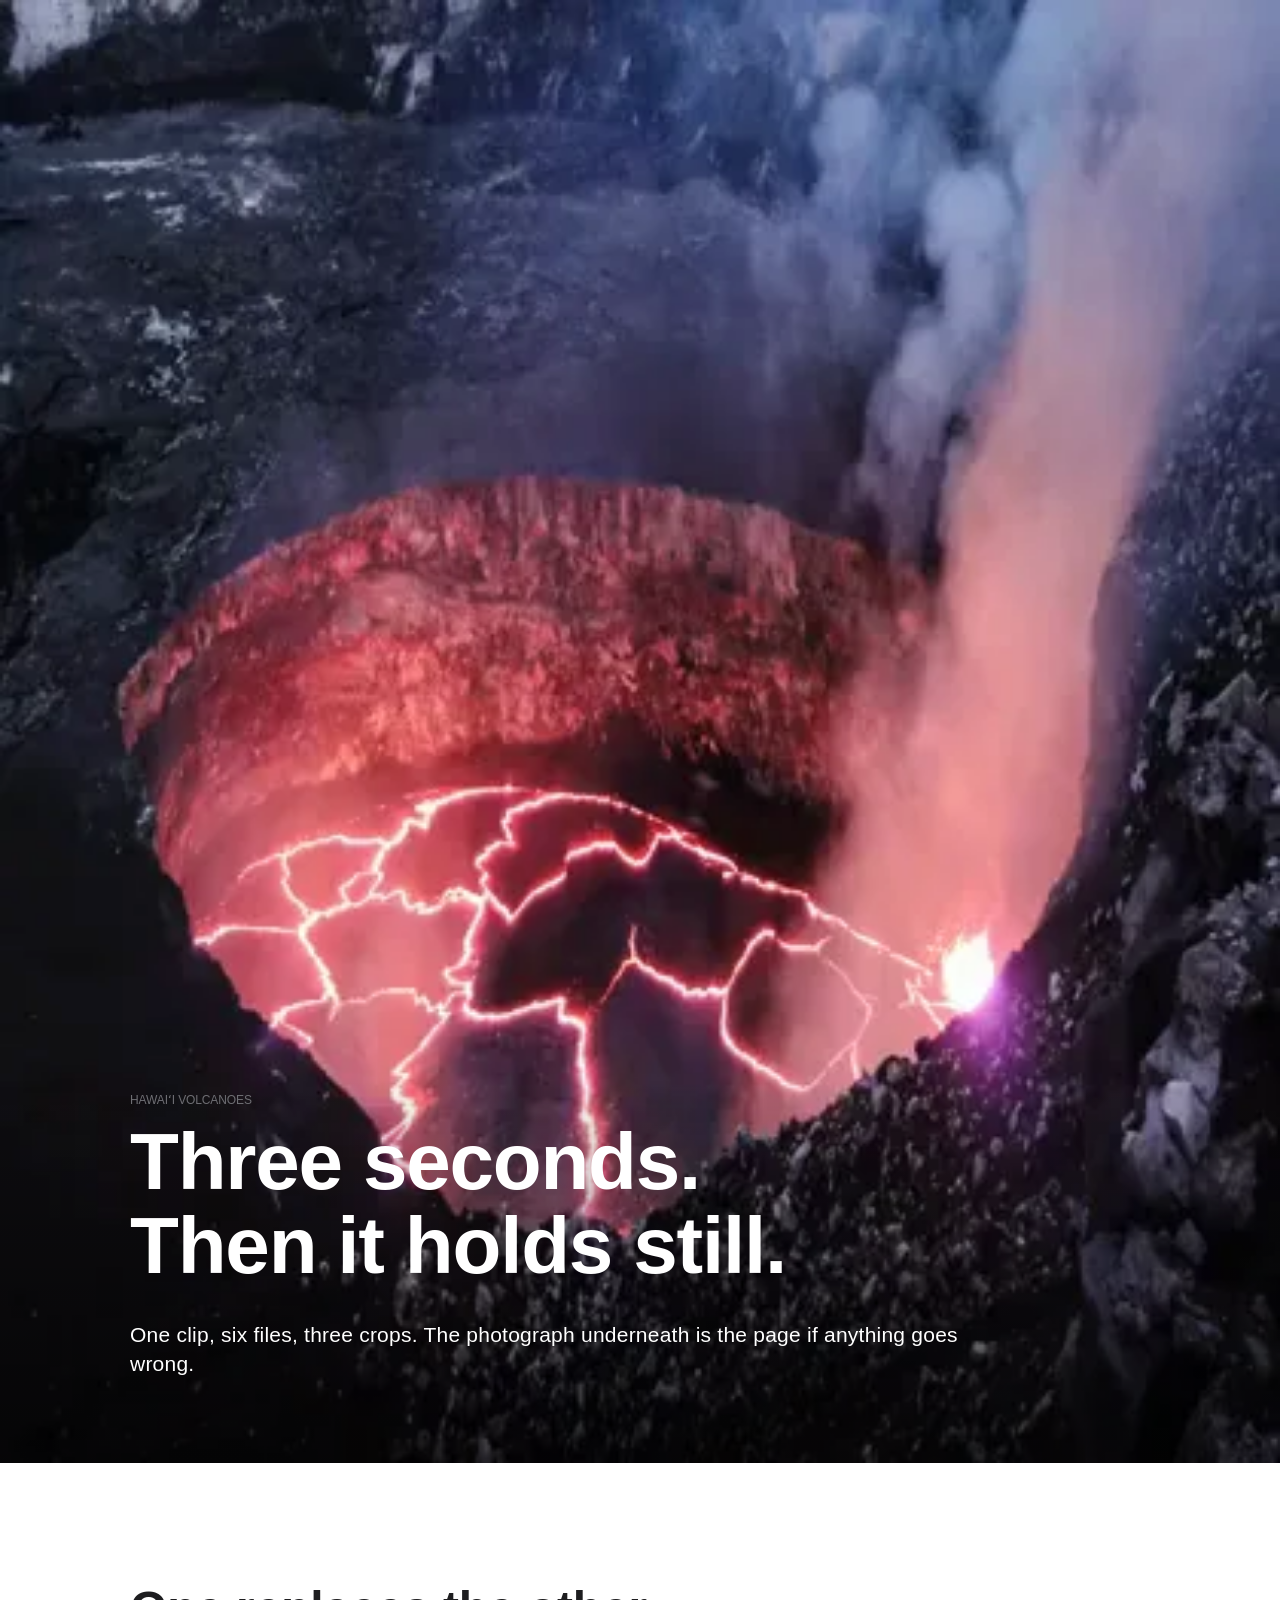
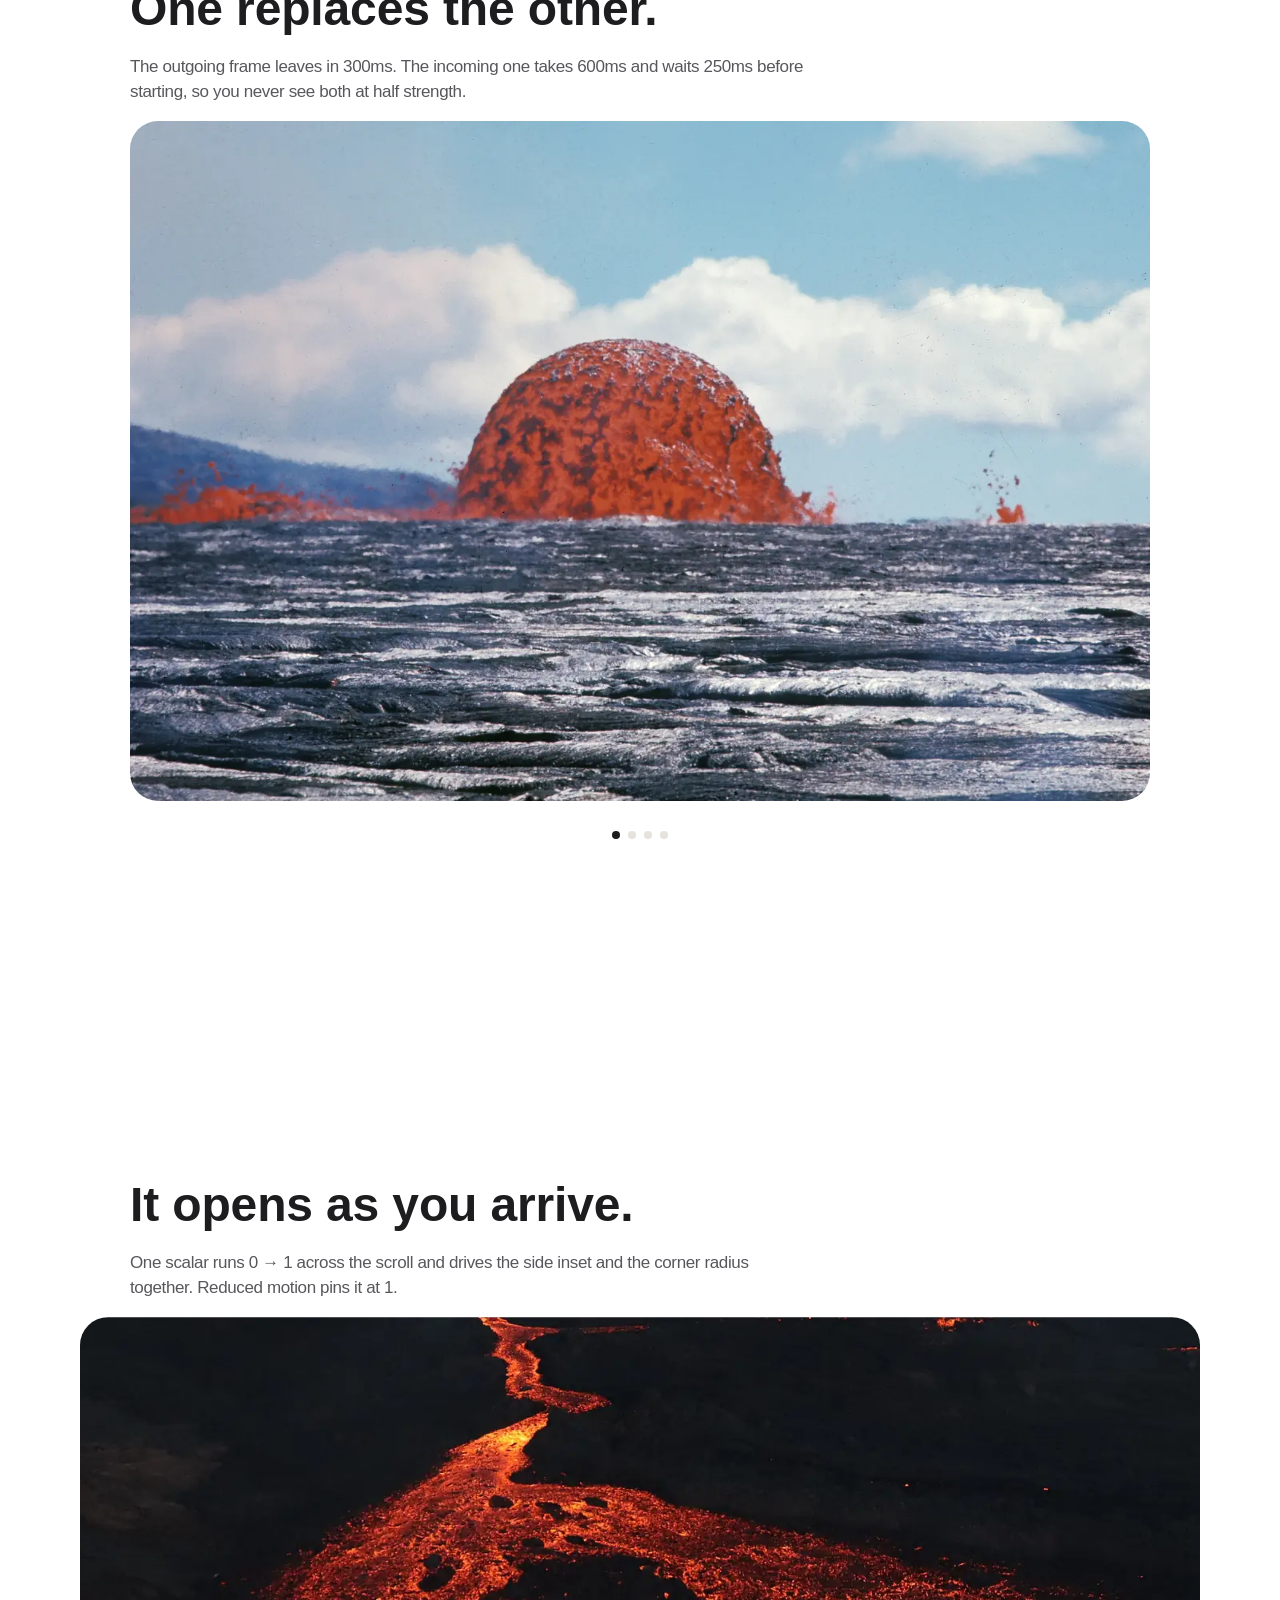
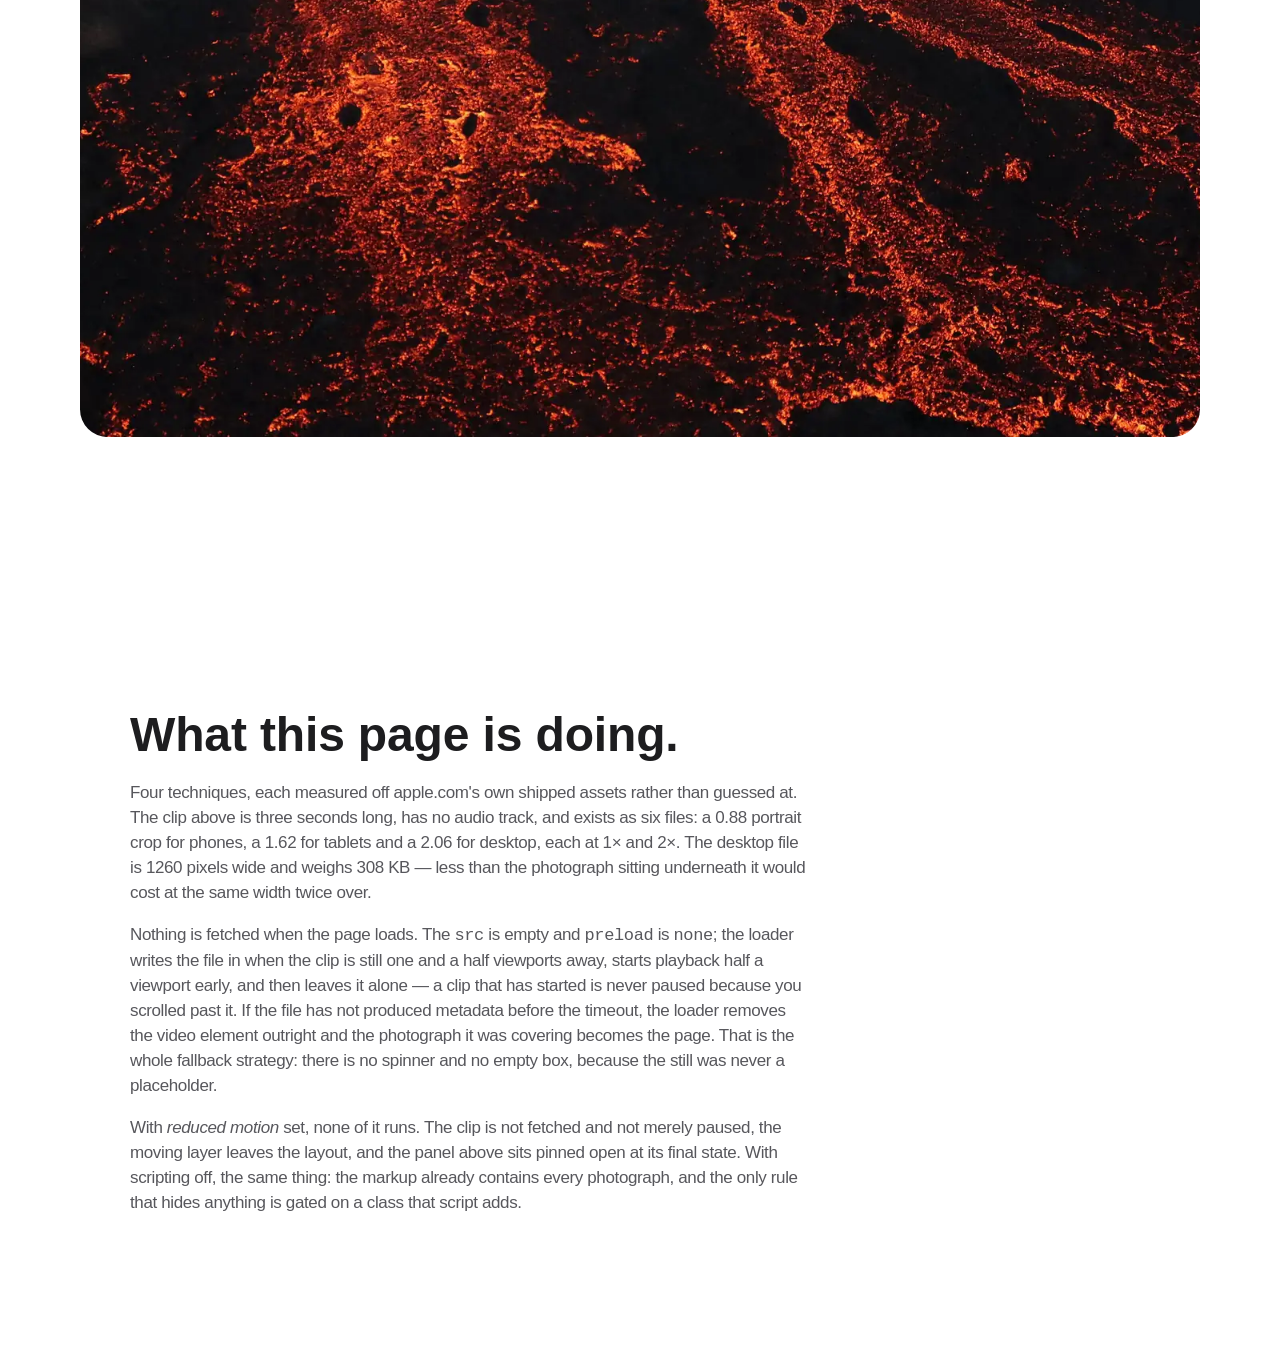
==== example/motion/index.html @ 22eb8467 "feat: moving pictures, measured — and the audit catches a page of stills The skill described motion " ====
<!doctype html>
<html lang="en"><head><meta charset="utf-8">
<meta name="viewport" content="width=device-width, initial-scale=1">
<title>Kilauea &middot; moving pictures</title>
<!--
  The four techniques in references/media.md, each on real public-domain
  footage: the four-layer clip stack, the asymmetric crossfade, the clip-path
  open, and the staggered reveal. Clips built with tools/make-clip.sh from the
  photographs in ../media — see ../CREDITS.md.

  Everything here resolves to something visible with JS off and with
  reduced-motion on. Run test/media.mjs against it.
-->
<style>
:root {
  --ink:#1d1d1f; --ink-secondary:#57575c; --ink-muted:#6e6e73;
  --surface:#ffffff; --surface-alt:#f5f3f0; --hairline:#e6e2dc;
  --accent:#9c4a1a; --on-accent:#fff;
  --radius-card:28px; --radius-tile:12px;
  --ease-standard:cubic-bezier(.4,0,.6,1); --ease-out-soft:cubic-bezier(0,0,.5,1);
  --ease-product:cubic-bezier(.42,0,.1,1);

  --t-hero-size:80px;  --t-hero-line:1.05;  --t-hero-track:-0.015em;
  --t-head-size:48px;  --t-head-line:1.0834933333; --t-head-track:-0.003em;
  --t-intro-size:21px; --t-intro-line:1.381002381;  --t-intro-track:0.011em;
  --t-body-size:17px;  --t-body-line:1.4705882353;  --t-body-track:-0.022em;
  --t-cap-size:12px;   --t-cap-line:1.3333733333;   --t-cap-track:-0.01em;

  /* the shipped StaggeredFadeIn tokens, unchanged */
  --staggered-delay:0.15s; --staggered-opacity-duration:0.9s;
  --staggered-translate-y:30px; --staggered-translate-y-duration:0.7s;

  /* the shipped crossfade: out fast, in slow, with a hold between them */
  --fade-out:300ms; --fade-out-delay:0ms;
  --fade-in:600ms;  --fade-in-delay:250ms;
}
*{box-sizing:border-box}
body{margin:0;background:var(--surface);color:var(--ink);
  font-family:-apple-system,BlinkMacSystemFont,"Segoe UI",Roboto,sans-serif}
.col{max-width:1068px;margin:0 auto;padding-inline:24px}
section{padding-block:120px}
h1,h2{margin:0 0 .4em;font-weight:600}
h1{font-size:var(--t-hero-size);line-height:var(--t-hero-line);letter-spacing:var(--t-hero-track)}
h2{font-size:var(--t-head-size);line-height:var(--t-head-line);letter-spacing:var(--t-head-track)}
p{font-size:var(--t-body-size);line-height:var(--t-body-line);letter-spacing:var(--t-body-track);
  color:var(--ink-secondary);max-width:40em}
.intro{font-size:var(--t-intro-size);line-height:var(--t-intro-line);letter-spacing:var(--t-intro-track)}
.cap{font-size:var(--t-cap-size);line-height:var(--t-cap-line);letter-spacing:var(--t-cap-track);
  color:var(--ink-muted);text-transform:uppercase}

/* ---- 1. the four-layer stack: every layer in the same grid cell -------- */
.video-element-stack{display:grid;isolation:isolate}
.positioned-media-element{grid-area:1/1;width:100%;height:100%}
.positioned-media-element img,.positioned-media-element video{
  display:block;width:100%;height:100%;object-fit:cover}
.start-frame{z-index:1}
video.media{z-index:2;opacity:0;transition:opacity 400ms var(--ease-out-soft)}
video.media.is-playing{opacity:1}          /* the still shows until a frame exists */

.hero{position:relative;color:#fff;background:#1a1512;overflow:hidden}
.hero .video-element-stack{min-height:min(84vh,760px)}
.hero .copy{position:absolute;inset:auto 0 0 0;padding:0 0 64px;
  background:linear-gradient(transparent,rgba(0,0,0,.55))}
.hero h1,.hero .intro{color:#fff}

/* reduced motion and no-JS: drop the moving layer, keep the photograph */
html.no-js video.media,
html.reduced-motion video.media{display:none}

/* ---- 2. the asymmetric crossfade -------------------------------------- */
.frames{display:grid;border-radius:var(--radius-card);overflow:hidden;background:var(--surface-alt)}
.frame{grid-area:1/1;opacity:1;
  transition:opacity var(--fade-out) ease-in-out var(--fade-out-delay),
             display var(--fade-in) ease-in-out var(--fade-in-delay);
  transition-behavior:allow-discrete}
.frame img{display:block;width:100%;height:100%;object-fit:cover;aspect-ratio:3/2}
.frame[hidden]{display:none;opacity:0}
.frame[data-current]{opacity:1;
  transition:opacity var(--fade-in) ease-in-out var(--fade-in-delay);
  transition-behavior:allow-discrete}   /* the shorthand above resets it */
.dots{display:flex;gap:8px;justify-content:center;margin-top:24px;padding:0;list-style:none}
.dots button{width:8px;height:8px;padding:0;border:0;border-radius:50%;
  background:var(--hairline);cursor:pointer;transition:background 100ms var(--ease-standard)}
.dots button[aria-current="true"]{background:var(--ink)}
:where(a,button):focus-visible{outline:2px solid var(--accent);outline-offset:3px}

/* ---- 3. the clip-path open: one scalar drives inset and radius --------- */
.open-panel{--open:0;
  clip-path:inset(0 calc((1 - var(--open)) * 6.25vw)
            round calc((1 - var(--open)) * var(--radius-card)))}
.open-panel img{display:block;width:100%;aspect-ratio:16/9;object-fit:cover}
/* loud, quiet, loud: the sections are deliberately not the same height */
.open-section{padding-block:200px}
.read-section{padding-block:72px}
@media (prefers-reduced-motion:reduce){.open-panel{--open:1}}

/* ---- 4. the staggered reveal ------------------------------------------ */
.grid{display:grid;gap:24px;grid-template-columns:repeat(auto-fit,minmax(240px,1fr));
  margin-top:48px;padding:0;list-style:none}
.grid li{border-radius:var(--radius-tile);overflow:hidden;background:var(--surface-alt)}
.grid img{display:block;width:100%;aspect-ratio:3/2;object-fit:cover}
.grid figcaption{padding:16px 20px 20px}
html.enhance-xp [data-staggered-item]{opacity:0;
  translate:0 var(--staggered-translate-y);
  transition:opacity var(--staggered-opacity-duration) var(--ease-out-soft)
               calc(min(var(--i),6) * var(--staggered-delay)),
             translate var(--staggered-translate-y-duration) var(--ease-out-soft)
               calc(min(var(--i),6) * var(--staggered-delay))}
html.enhance-xp [data-staggered].is-in [data-staggered-item]{opacity:1;translate:none}

@media (max-width:734px){
  :root{--t-hero-size:40px;--t-head-size:32px;--t-intro-size:19px}
  section{padding-block:80px}
}
@media (prefers-reduced-motion:reduce){
  *,*::before,*::after{animation-duration:1ms!important;transition-duration:1ms!important}
}
</style>
</head>
<body>

<header class="hero">
  <!-- The name is on the stack, not on the video: a clip is a picture that
       moves, so it gets one description for the whole thing. -->
  <div class="video-element-stack" role="img"
       aria-label="Lava fountains at Kilauea's summit crater at night, the glow pushing steam up through the dark">
    <video class="positioned-media-element media" preload="none" muted playsinline
           data-basepath="../media/summit/" data-ladder="small,medium,large"></video>
    <picture class="positioned-media-element start-frame">
      <source media="(min-width:780px)" srcset="../media/summit/start-large.webp">
      <source media="(min-width:570px)" srcset="../media/summit/start-medium.webp">
      <img src="../media/summit/start-small.webp" alt="" width="420" height="480">
    </picture>
  </div>
  <div class="copy"><div class="col">
    <p class="cap">Hawai&#699;i Volcanoes</p>
    <h1>Three seconds.<br>Then it holds still.</h1>
    <p class="intro">One clip, six files, three crops. The photograph underneath
      is the page if anything goes wrong.</p>
  </div></div>
</header>

<section class="col">
  <h2>One replaces the other.</h2>
  <p>The outgoing frame leaves in 300ms. The incoming one takes 600ms and waits
    250ms before starting, so you never see both at half strength.</p>
  <div class="frames" data-crossfade>
    <div class="frame" data-current><img src="../media/slide-fountain.webp" alt="A lava fountain breaking the surface of the crater floor"></div>
    <div class="frame" hidden><img src="../media/slide-curtain.webp" alt="A curtain of fire along a fissure vent"></div>
    <div class="frame" hidden><img src="../media/slide-vent.webp" alt="Steam and gas rising from an active vent"></div>
    <div class="frame" hidden><img src="../media/slide-sea.webp" alt="A lava flow entering the sea in a cloud of steam"></div>
  </div>
  <ul class="dots" data-crossfade-nav></ul>
</section>

<section class="open-section">
  <div class="col"><h2>It opens as you arrive.</h2>
    <p>One scalar runs 0&nbsp;&rarr;&nbsp;1 across the scroll and drives the side
      inset and the corner radius together. Reduced motion pins it at 1.</p></div>
  <div class="open-panel" data-open-panel>
    <img src="../media/band-2400.webp" alt="The caldera rim at dawn, steam along its length">
  </div>
</section>

<section class="col read-section">
  <h2>What this page is doing.</h2>
  <p>Four techniques, each measured off apple.com's own shipped assets rather
    than guessed at. The clip above is three seconds long, has no audio track,
    and exists as six files: a 0.88 portrait crop for phones, a 1.62 for
    tablets and a 2.06 for desktop, each at 1&times; and 2&times;. The desktop
    file is 1260&nbsp;pixels wide and weighs 308&nbsp;KB &mdash; less than the
    photograph sitting underneath it would cost at the same width twice over.</p>
  <p>Nothing is fetched when the page loads. The <code>src</code> is empty and
    <code>preload</code> is <code>none</code>; the loader writes the file in
    when the clip is still one and a half viewports away, starts playback half
    a viewport early, and then leaves it alone &mdash; a clip that has started
    is never paused because you scrolled past it. If the file has not produced
    metadata before the timeout, the loader removes the video element outright
    and the photograph it was covering becomes the page. That is the whole
    fallback strategy: there is no spinner and no empty box, because the still
    was never a placeholder.</p>
  <p>With <em>reduced motion</em> set, none of it runs. The clip is not fetched
    and not merely paused, the moving layer leaves the layout, and the panel
    above sits pinned open at its final state. With scripting off, the same
    thing: the markup already contains every photograph, and the only rule that
    hides anything is gated on a class that script adds.</p>
</section>

<section class="col">
  <h2>Dealt out, not flashed in.</h2>
  <p>150ms per item, a 0.9s fade over a 0.7s 30px rise. The fade outlasts the
    move, so each tile has arrived before it finishes settling.</p>
  <ul class="grid" data-staggered>
    <li data-staggered-item style="--i:0"><figure style="margin:0">
      <img src="../media/card-summit.webp" alt="The summit caldera from the north rim">
      <figcaption><p class="cap">Summit</p><p>Halema&#699;uma&#699;u, after the collapse.</p></figcaption></figure></li>
    <li data-staggered-item style="--i:1"><figure style="margin:0">
      <img src="../media/card-rift.webp" alt="The east rift zone cutting through forest">
      <figcaption><p class="cap">East rift</p><p>Where the ground opened in 2018.</p></figcaption></figure></li>
    <li data-staggered-item style="--i:2"><figure style="margin:0">
      <img src="../media/card-sample.webp" alt="A geologist taking a molten sample from a flow">
      <figcaption><p class="cap">Fieldwork</p><p>A sample, taken at 1150&nbsp;&deg;C.</p></figcaption></figure></li>
  </ul>
</section>

<script>
// Everything below is an enhancement. The page is complete without it: the
// stills are in the markup, the panel is open at --open:0 as a rounded card,
// and the grid is visible because the hiding rule is gated on .enhance-xp.
const reduced = matchMedia("(prefers-reduced-motion: reduce)");
if (reduced.matches) document.documentElement.classList.add("reduced-motion");
else document.documentElement.classList.add("enhance-xp");

// --- 1. the clip: breakpoint ladder, lazy, plays early, never pauses on exit
const MEDIA_BP = { small: 0, medium: 570, large: 780, xlarge: 1280 };
// A component ships whatever crops it has; this one stops at large, so the
// xlarge breakpoint maps back down to it rather than asking for a file that
// does not exist. Apple's own breakpoint map does the same.
const pick = (have) => {
  let name = "small";
  for (const [k, v] of Object.entries(MEDIA_BP)) if (innerWidth >= v && have.includes(k)) name = k;
  return name + (devicePixelRatio > 1 ? "_2x" : "");
};

for (const v of document.querySelectorAll("video[data-basepath]")) {
  if (reduced.matches) continue;                       // a still, not a paused clip
  const stack = v.closest(".video-element-stack");
  const have = (v.dataset.ladder || "small,medium,large").split(",");

  new IntersectionObserver(([e], io) => {              // download: ~1.5 viewports early
    if (!e.isIntersecting) return;
    io.disconnect();
    v.src = v.dataset.basepath + pick(have) + ".mp4";
    // slow network keeps the photograph: give up and remove the element, as
    // apple.com's loader does. Their default is 30s; a hero sets 3s.
    const bail = setTimeout(() => v.remove(), Number(v.dataset.loadTimeout) || 30000);
    v.addEventListener("loadedmetadata", () => clearTimeout(bail), { once: true });
    v.addEventListener("loadeddata", () => v.classList.add("is-playing"), { once: true });
  }, { rootMargin: "150% 0px" }).observe(stack);

  new IntersectionObserver(([e]) => {                  // play: half a viewport early
    if (e.isIntersecting) v.play().catch(() => {});
  }, { rootMargin: "50% 0px" }).observe(stack);

  // a resize across a breakpoint swaps the file and resumes where it was
  addEventListener("resize", () => {
    const next = v.dataset.basepath + pick(have) + ".mp4";
    if (!v.src || v.src.endsWith(next)) return;
    const was = !v.paused, t = v.currentTime;
    v.src = next + "#t=" + t;
    if (was) v.play().catch(() => {});
  }, { passive: true });
}

// --- 2. the crossfade, with a dot per frame
for (const group of document.querySelectorAll("[data-crossfade]")) {
  const frames = [...group.children];
  const nav = group.parentElement.querySelector("[data-crossfade-nav]");
  const show = (i) => frames.forEach((f, n) => {
    f.hidden = n !== i;
    f.toggleAttribute("data-current", n === i);
    nav.children[n].firstElementChild.setAttribute("aria-current", String(n === i));
  });
  frames.forEach((f, i) => {
    const li = document.createElement("li");
    const b = document.createElement("button");
    b.type = "button";
    b.setAttribute("aria-label", "Frame " + (i + 1));
    b.addEventListener("click", () => show(i));
    li.append(b); nav.append(li);
  });
  show(0);
}

// --- 3. the clip-path open, one scalar written once per frame
const panels = [...document.querySelectorAll("[data-open-panel]")];
if (panels.length && !reduced.matches) {
  let queued = false;
  const write = () => {
    queued = false;
    for (const p of panels) {
      const r = p.getBoundingClientRect();
      // 0 while it is still a viewport away, 1 once its top reaches 40% up
      const t = (innerHeight - r.top) / (innerHeight * 0.6);
      p.style.setProperty("--open", Math.min(1, Math.max(0, t)).toFixed(3));
    }
  };
  addEventListener("scroll", () => {
    if (queued) return;
    queued = true;
    requestAnimationFrame(write);
  }, { passive: true });
  write();
}

// --- 4. reveal once, then stop watching
const io = new IntersectionObserver((entries) => {
  for (const e of entries) {
    if (!e.isIntersecting) continue;
    e.target.classList.add("is-in");
    io.unobserve(e.target);
  }
}, { rootMargin: "0px 0px -15% 0px" });
for (const g of document.querySelectorAll("[data-staggered]")) io.observe(g);
</script>
</body></html>
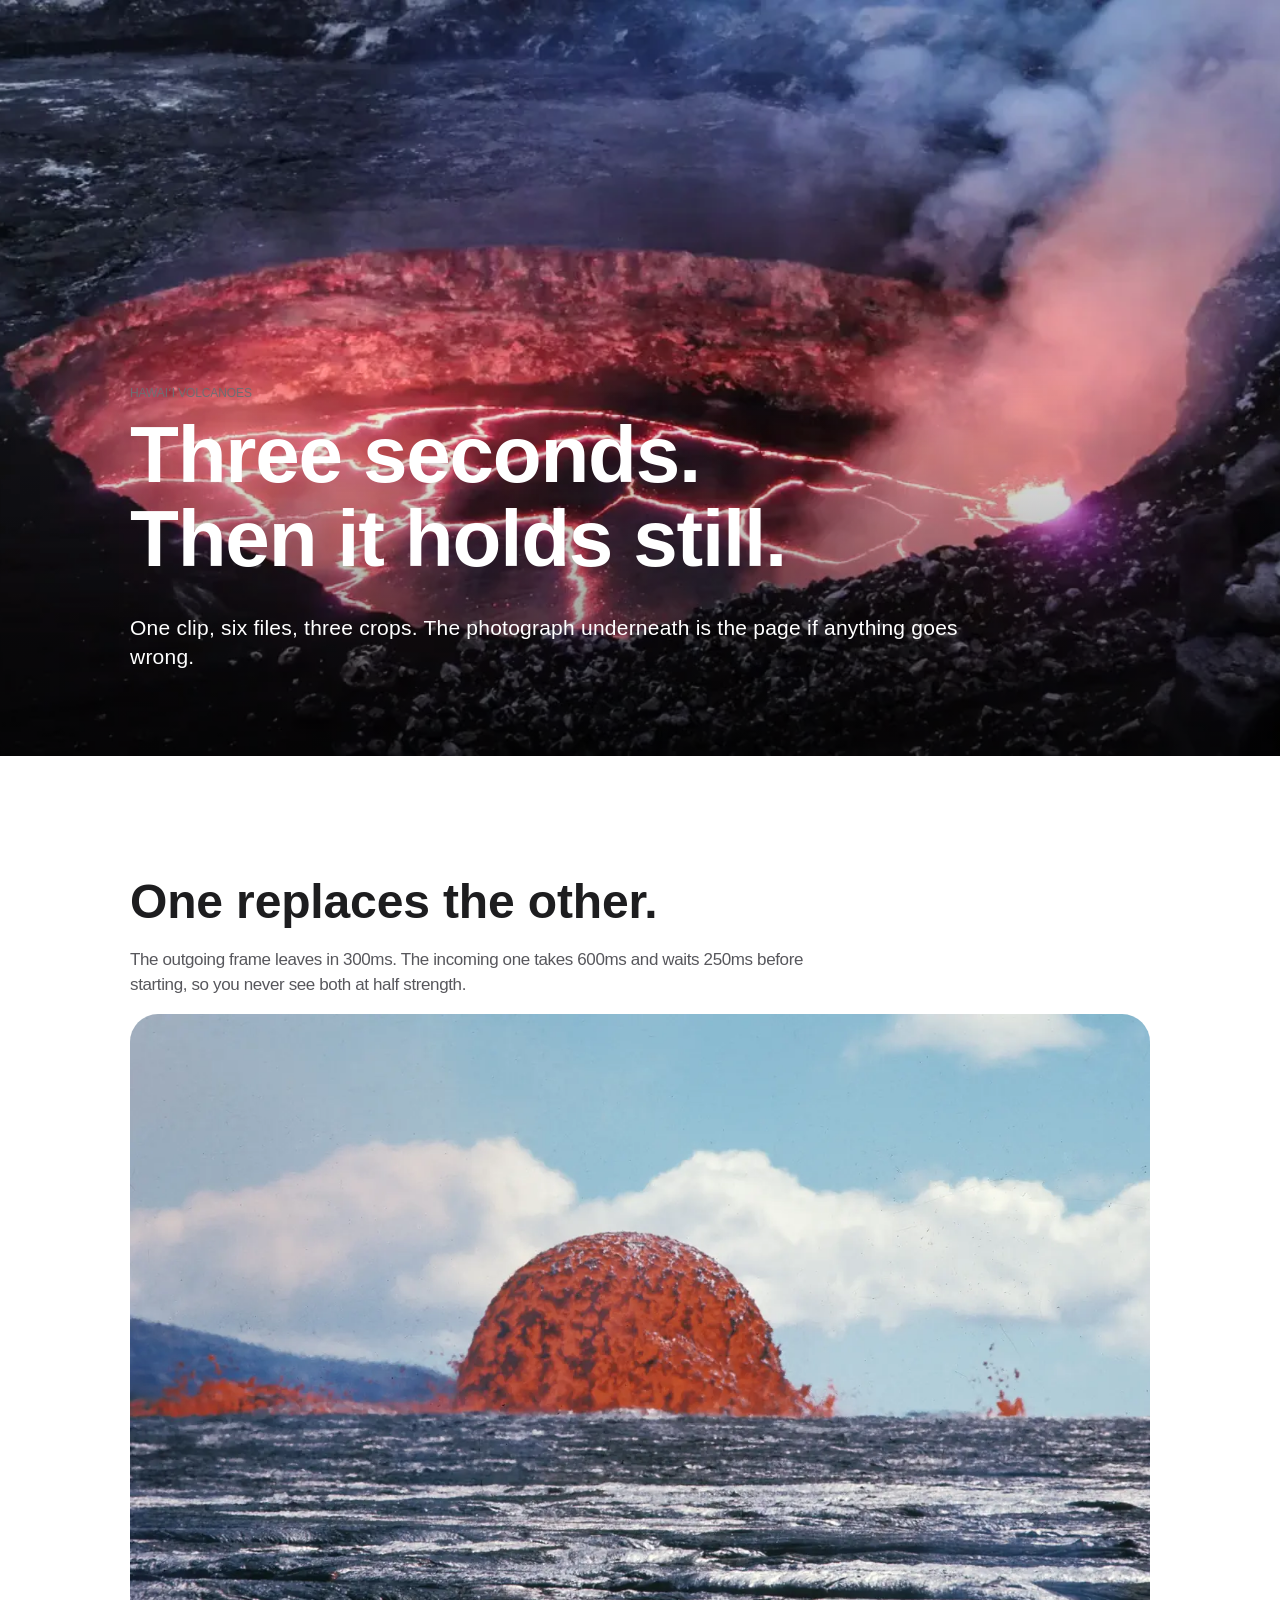
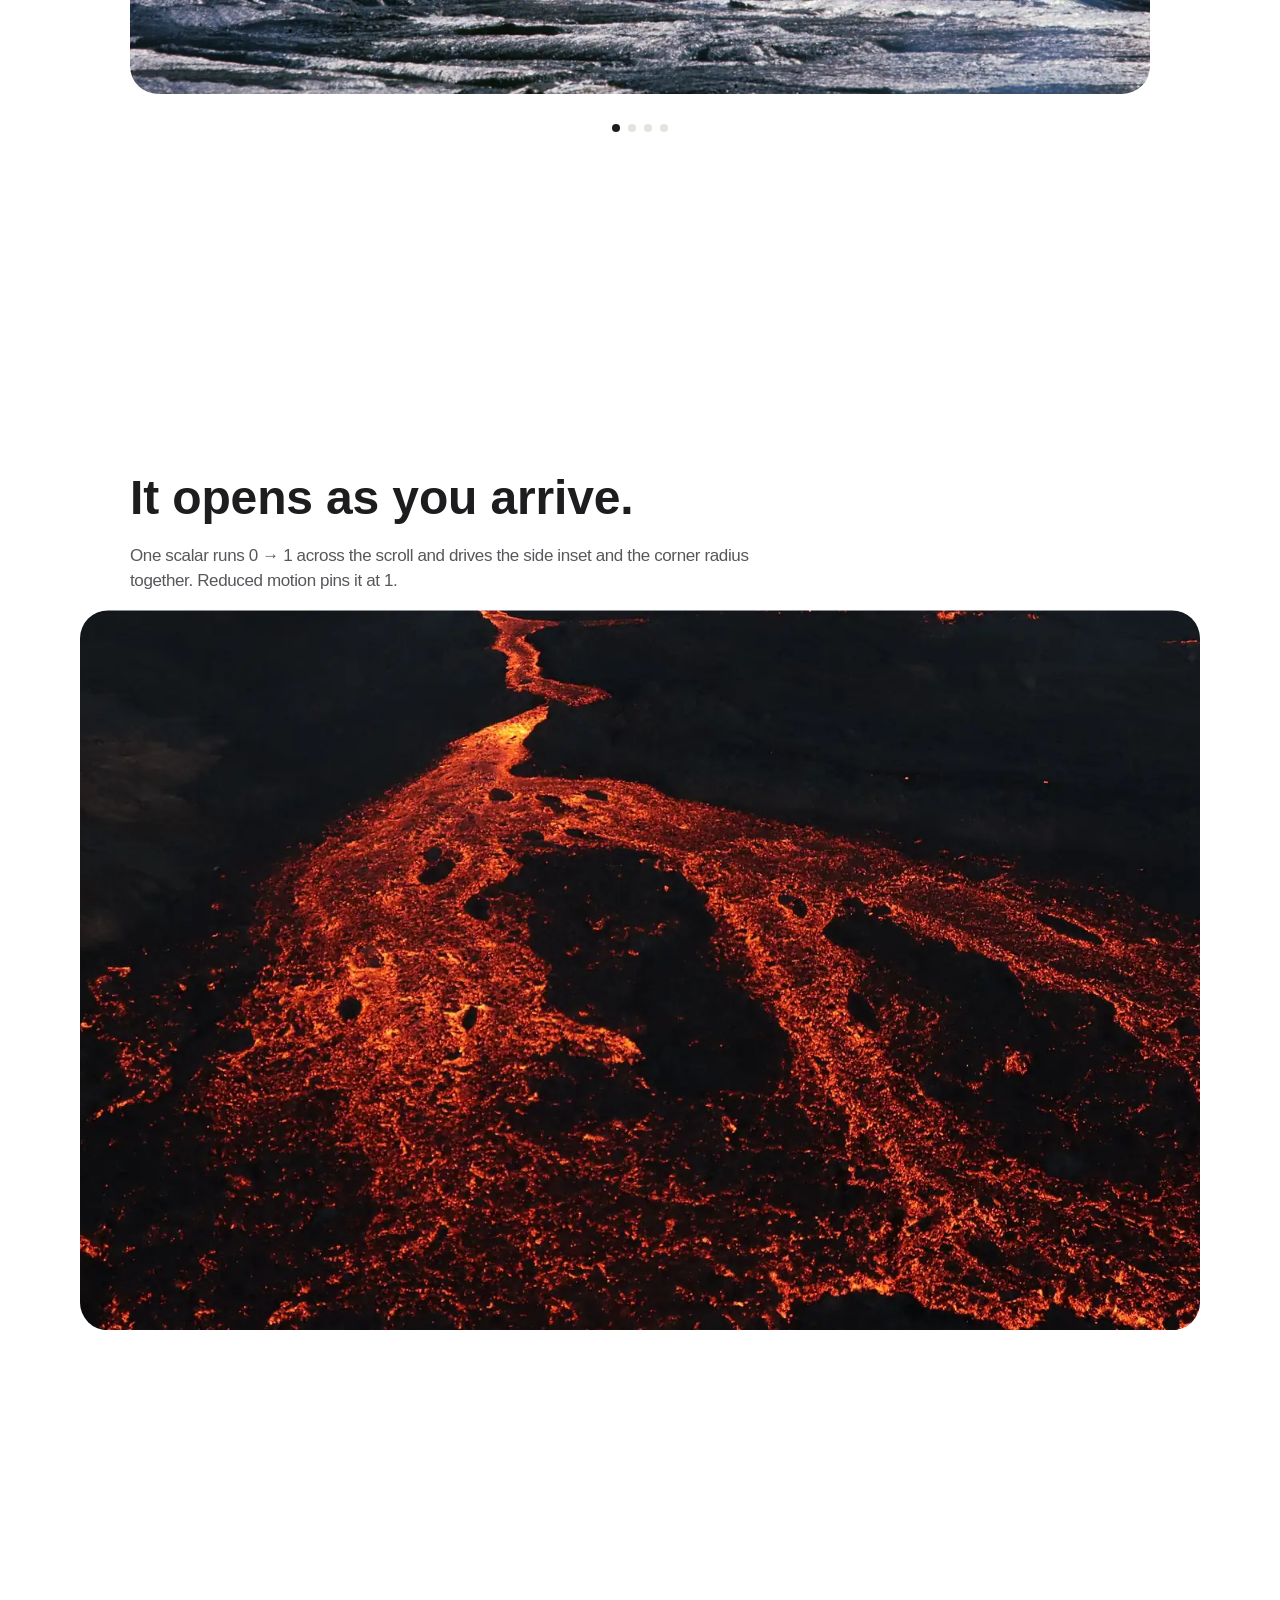
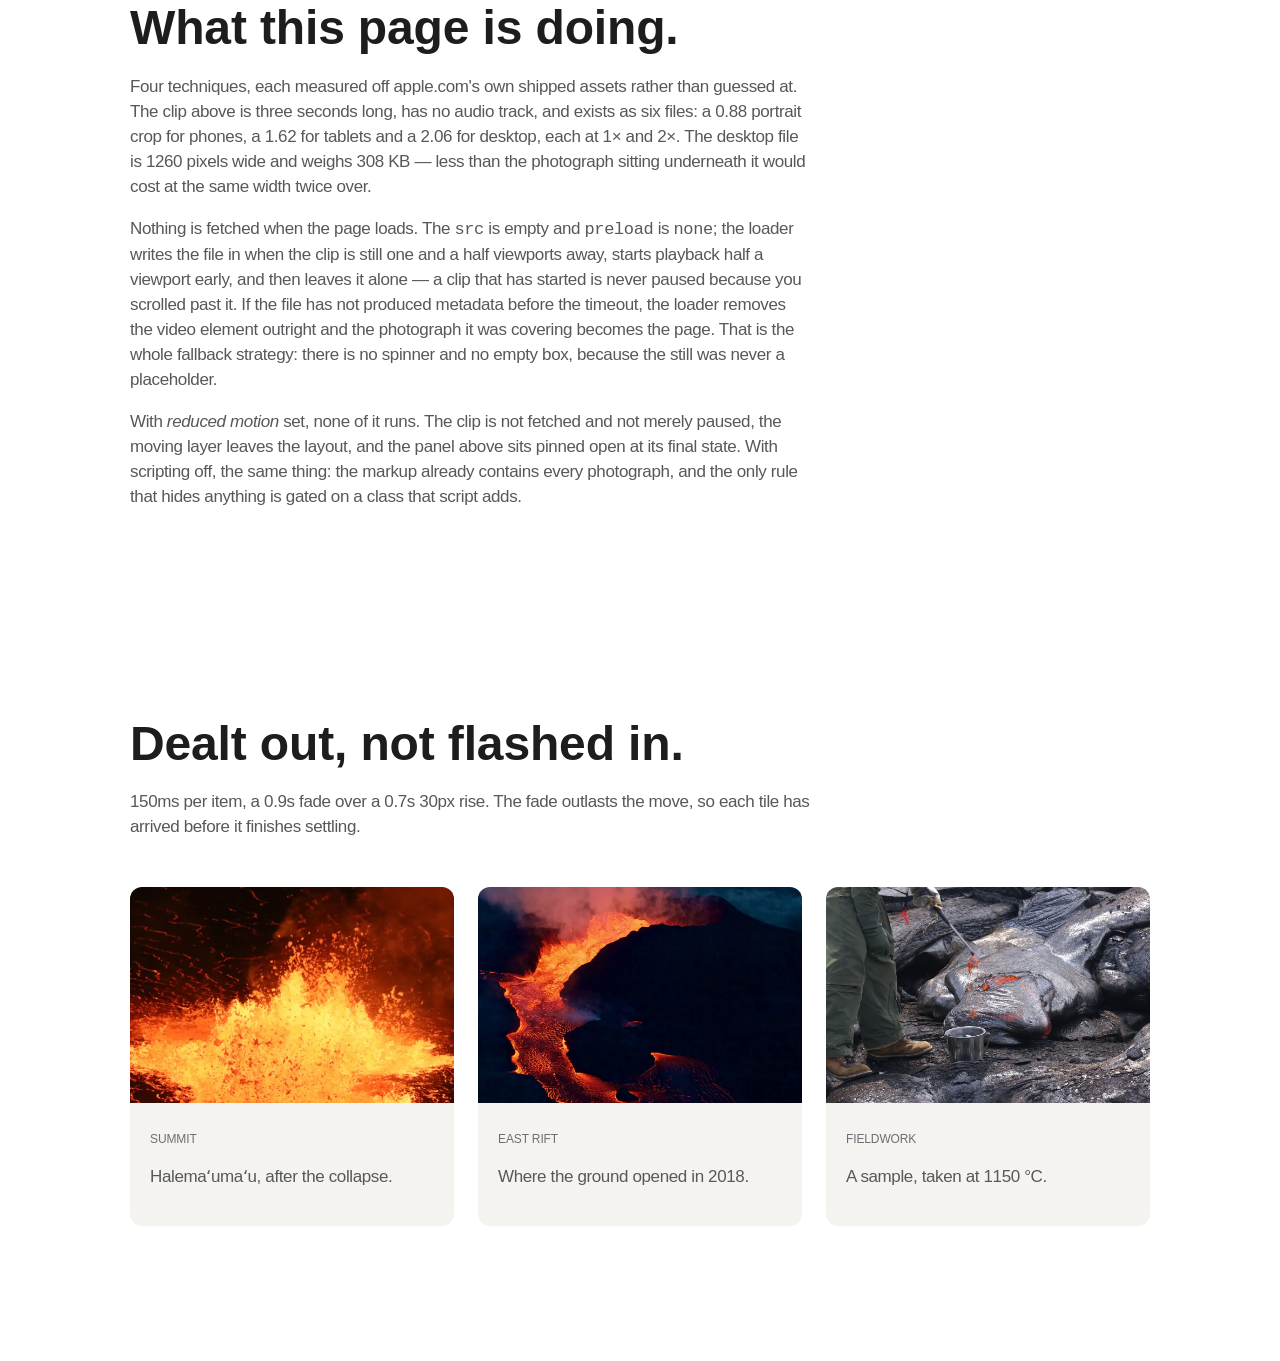
==== commit b96e96a0: "feat: the audit catches a clip sitting in bars, and finds one here Added a letterbox check — the fil" ====
--- a/example/motion/index.html
+++ b/example/motion/index.html
@@ -50,8 +50,10 @@
 
 /* ---- 1. the four-layer stack: every layer in the same grid cell -------- */
 .video-element-stack{display:grid;isolation:isolate}
-.positioned-media-element{grid-area:1/1;width:100%;height:100%}
-.positioned-media-element img,.positioned-media-element video{
+/* the video IS a layer, the img sits inside a <picture> layer — both need the
+   fill, or a 2.06 clip ends up in bars inside a 1.90 slot */
+.positioned-media-element{grid-area:1/1;width:100%;height:100%;object-fit:cover}
+.positioned-media-element :where(img,video){
   display:block;width:100%;height:100%;object-fit:cover}
 .start-frame{z-index:1}
 video.media{z-index:2;opacity:0;transition:opacity 400ms var(--ease-out-soft)}
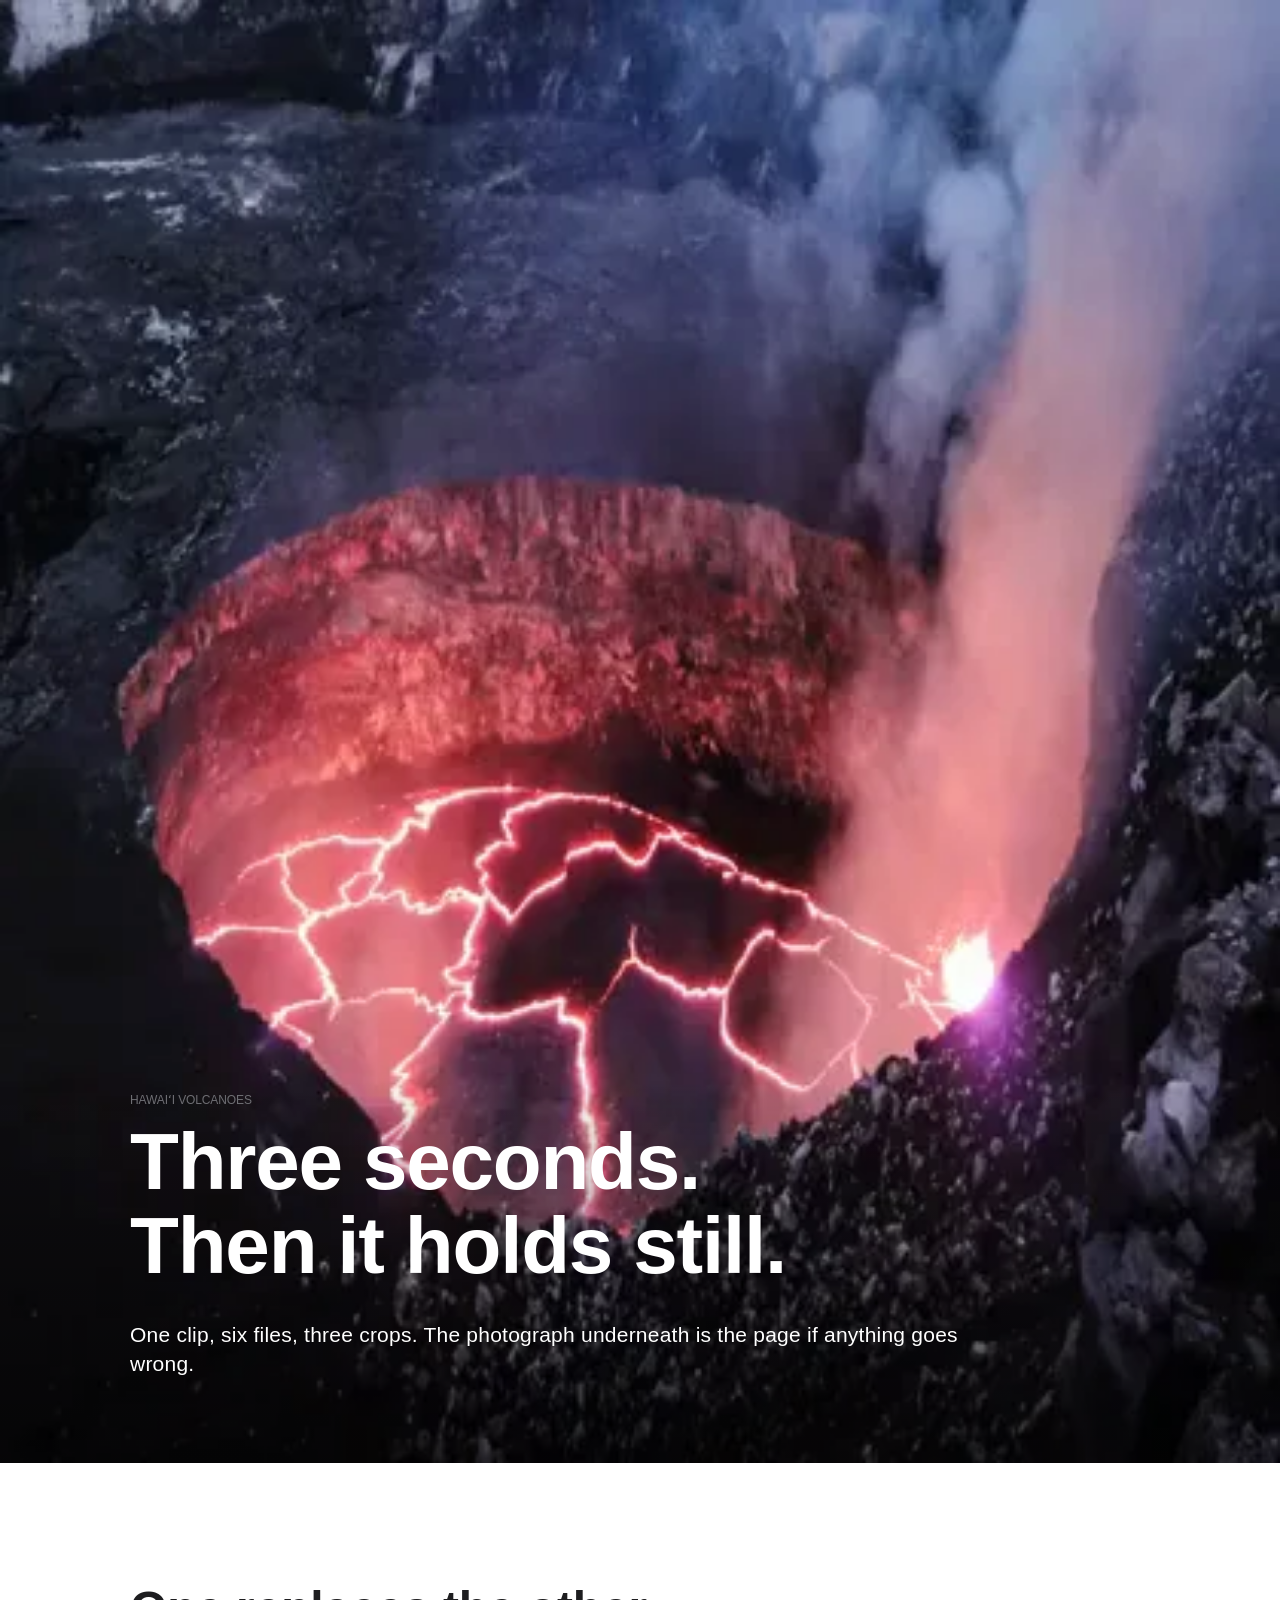
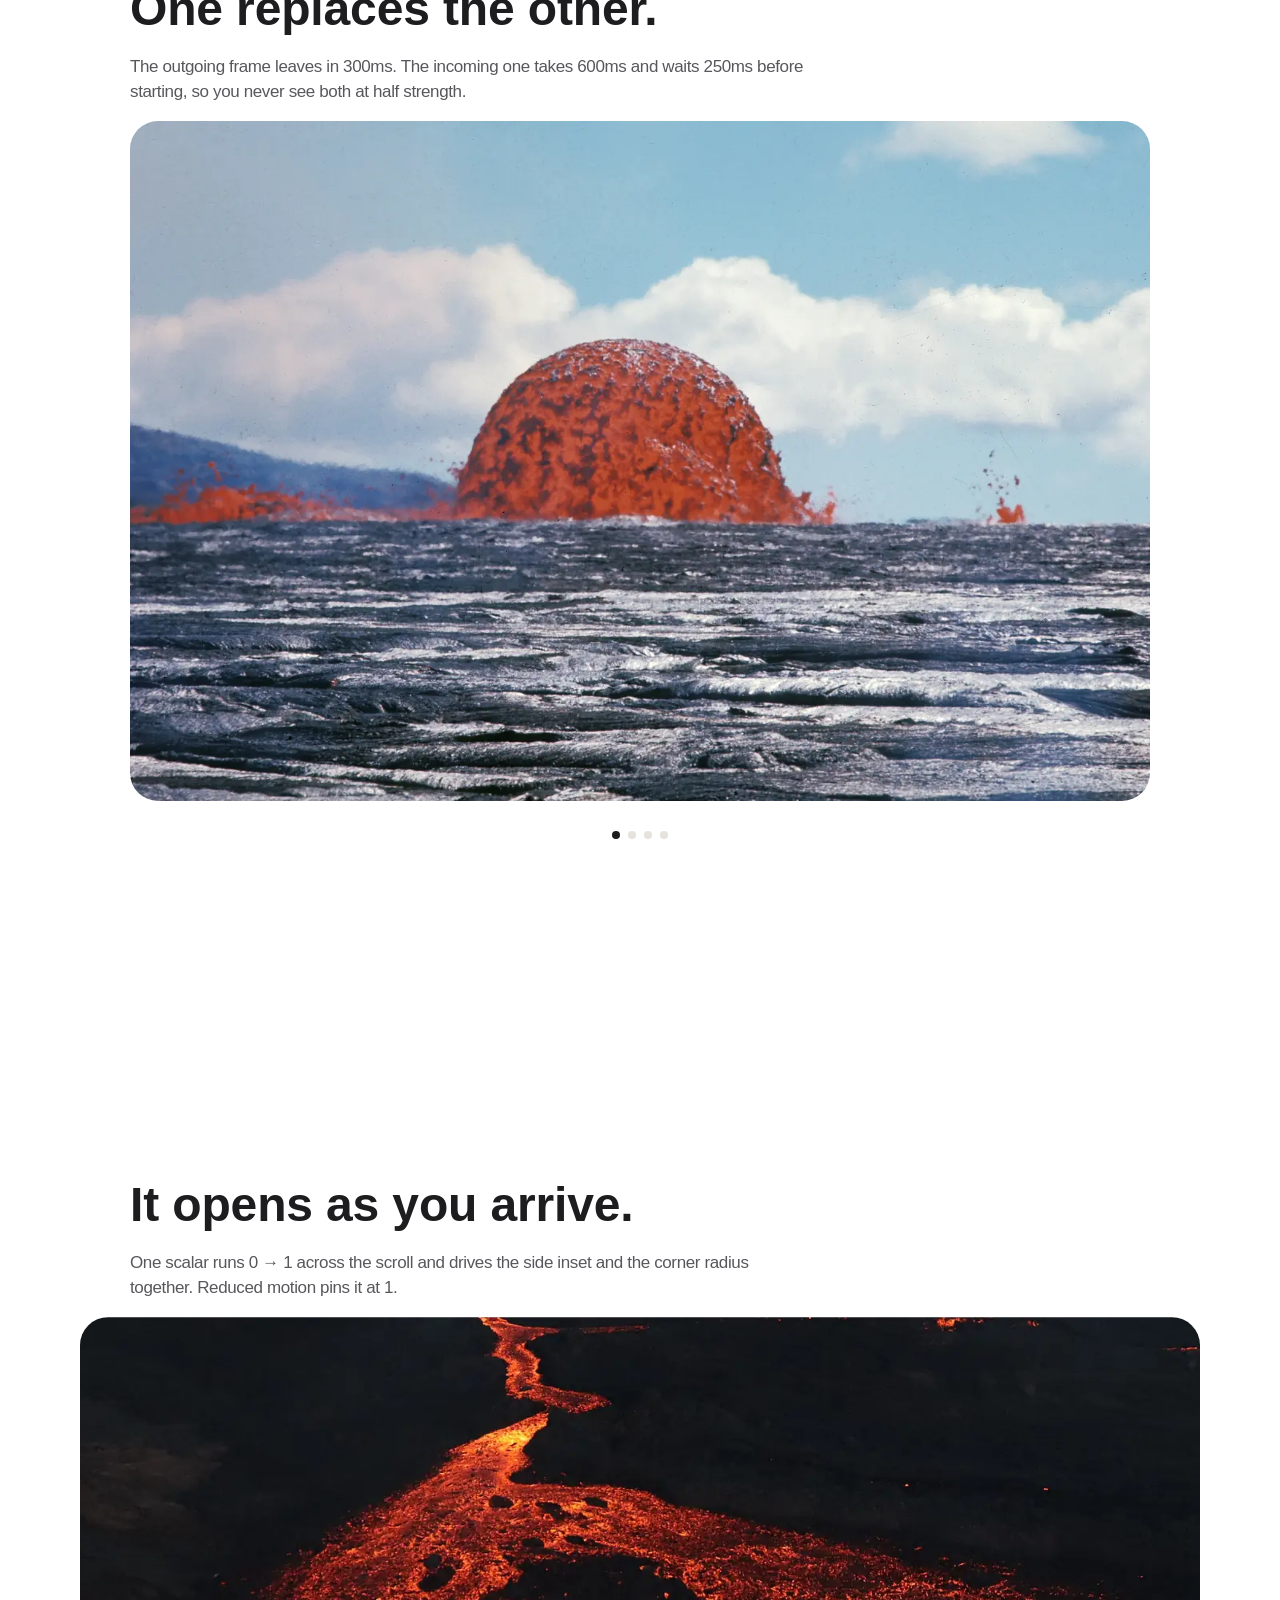
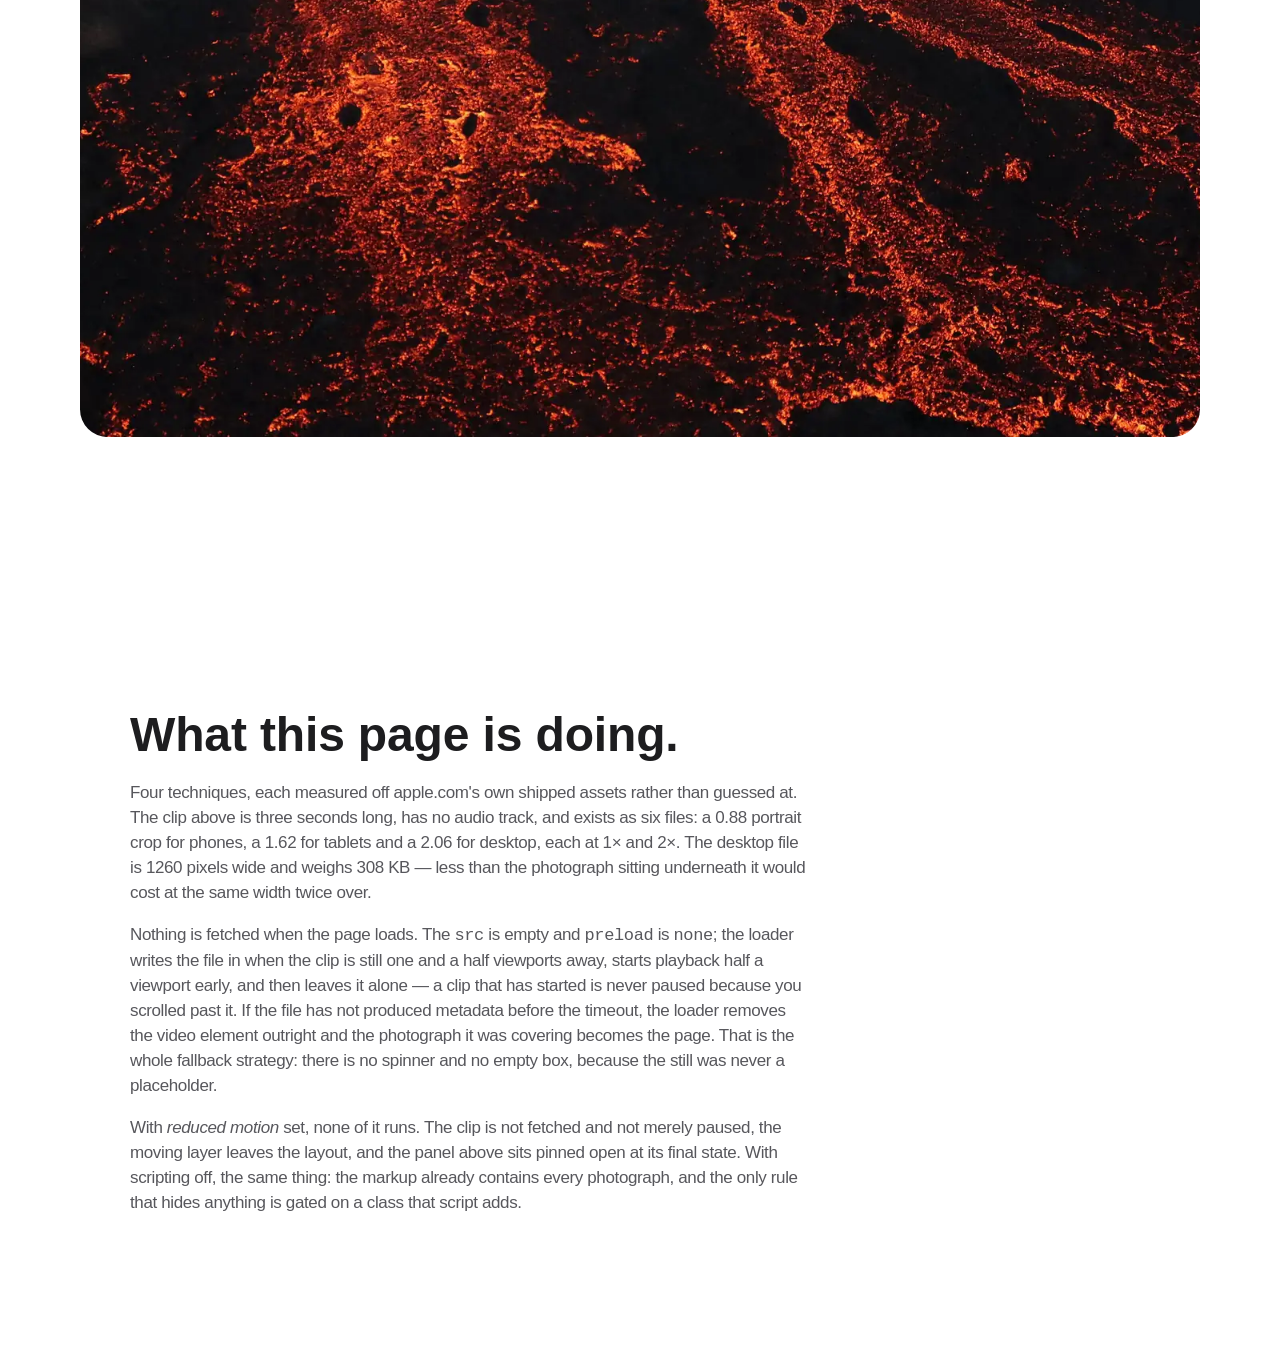
==== commit 69b6838a: "feat: the still is the LCP element, so it carries the priority A lazy clip means the photograph unde" ====
--- a/example/motion/index.html
+++ b/example/motion/index.html
@@ -131,7 +131,9 @@
     <picture class="positioned-media-element start-frame">
       <source media="(min-width:780px)" srcset="../media/summit/start-large.webp">
       <source media="(min-width:570px)" srcset="../media/summit/start-medium.webp">
-      <img src="../media/summit/start-small.webp" alt="" width="420" height="480">
+      <!-- the clip is lazy, so this is the LCP element: it gets the priority -->
+      <img src="../media/summit/start-small.webp" alt="" width="420" height="480"
+           fetchpriority="high">
     </picture>
   </div>
   <div class="copy"><div class="col">
@@ -147,10 +149,10 @@
   <p>The outgoing frame leaves in 300ms. The incoming one takes 600ms and waits
     250ms before starting, so you never see both at half strength.</p>
   <div class="frames" data-crossfade>
-    <div class="frame" data-current><img src="../media/slide-fountain.webp" alt="A lava fountain breaking the surface of the crater floor"></div>
-    <div class="frame" hidden><img src="../media/slide-curtain.webp" alt="A curtain of fire along a fissure vent"></div>
-    <div class="frame" hidden><img src="../media/slide-vent.webp" alt="Steam and gas rising from an active vent"></div>
-    <div class="frame" hidden><img src="../media/slide-sea.webp" alt="A lava flow entering the sea in a cloud of steam"></div>
+    <div class="frame" data-current><img src="../media/slide-fountain.webp" alt="A lava fountain breaking the surface of the crater floor" loading="lazy" decoding="async"></div>
+    <div class="frame" hidden><img src="../media/slide-curtain.webp" alt="A curtain of fire along a fissure vent" loading="lazy" decoding="async"></div>
+    <div class="frame" hidden><img src="../media/slide-vent.webp" alt="Steam and gas rising from an active vent" loading="lazy" decoding="async"></div>
+    <div class="frame" hidden><img src="../media/slide-sea.webp" alt="A lava flow entering the sea in a cloud of steam" loading="lazy" decoding="async"></div>
   </div>
   <ul class="dots" data-crossfade-nav></ul>
 </section>
@@ -160,7 +162,7 @@
     <p>One scalar runs 0&nbsp;&rarr;&nbsp;1 across the scroll and drives the side
       inset and the corner radius together. Reduced motion pins it at 1.</p></div>
   <div class="open-panel" data-open-panel>
-    <img src="../media/band-2400.webp" alt="The caldera rim at dawn, steam along its length">
+    <img src="../media/band-2400.webp" alt="The caldera rim at dawn, steam along its length" loading="lazy" decoding="async">
   </div>
 </section>
 
@@ -194,13 +196,13 @@
     move, so each tile has arrived before it finishes settling.</p>
   <ul class="grid" data-staggered>
     <li data-staggered-item style="--i:0"><figure style="margin:0">
-      <img src="../media/card-summit.webp" alt="The summit caldera from the north rim">
+      <img src="../media/card-summit.webp" alt="The summit caldera from the north rim" loading="lazy" decoding="async">
       <figcaption><p class="cap">Summit</p><p>Halema&#699;uma&#699;u, after the collapse.</p></figcaption></figure></li>
     <li data-staggered-item style="--i:1"><figure style="margin:0">
-      <img src="../media/card-rift.webp" alt="The east rift zone cutting through forest">
+      <img src="../media/card-rift.webp" alt="The east rift zone cutting through forest" loading="lazy" decoding="async">
       <figcaption><p class="cap">East rift</p><p>Where the ground opened in 2018.</p></figcaption></figure></li>
     <li data-staggered-item style="--i:2"><figure style="margin:0">
-      <img src="../media/card-sample.webp" alt="A geologist taking a molten sample from a flow">
+      <img src="../media/card-sample.webp" alt="A geologist taking a molten sample from a flow" loading="lazy" decoding="async">
       <figcaption><p class="cap">Fieldwork</p><p>A sample, taken at 1150&nbsp;&deg;C.</p></figcaption></figure></li>
   </ul>
 </section>
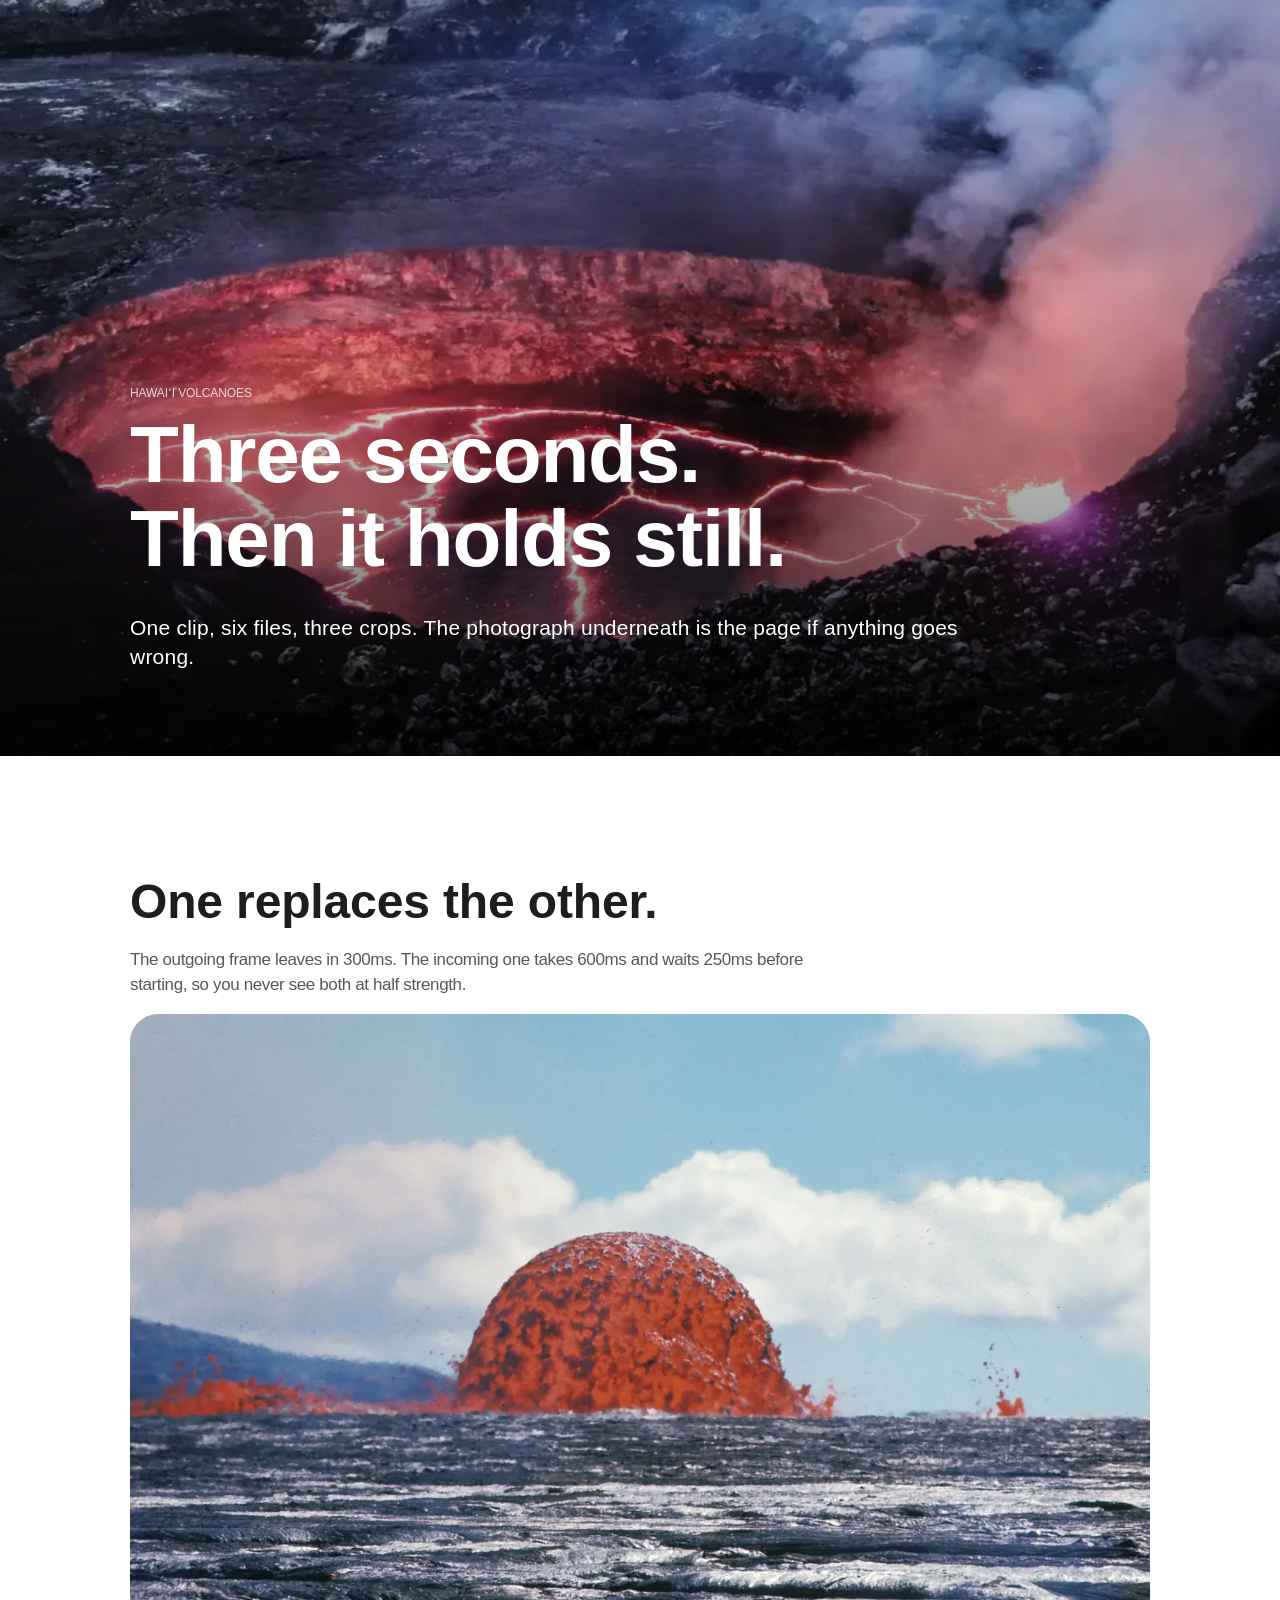
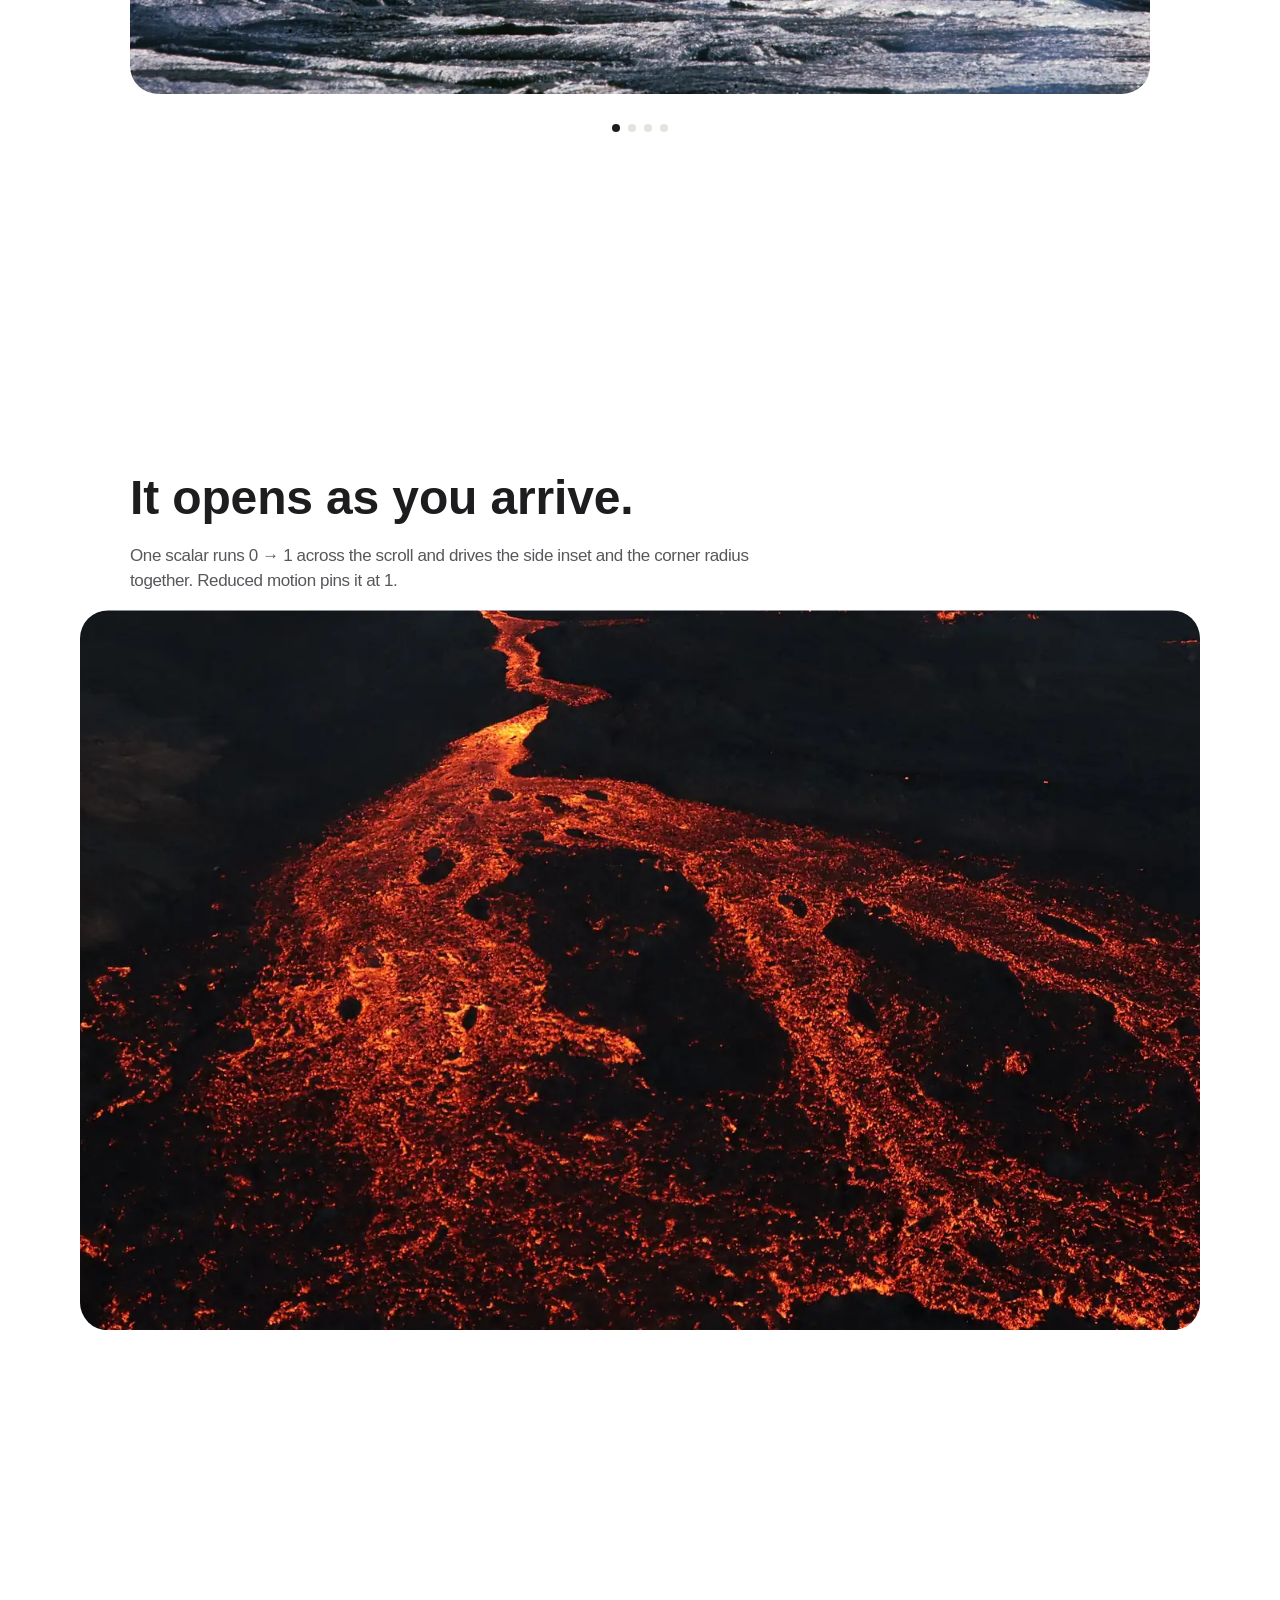
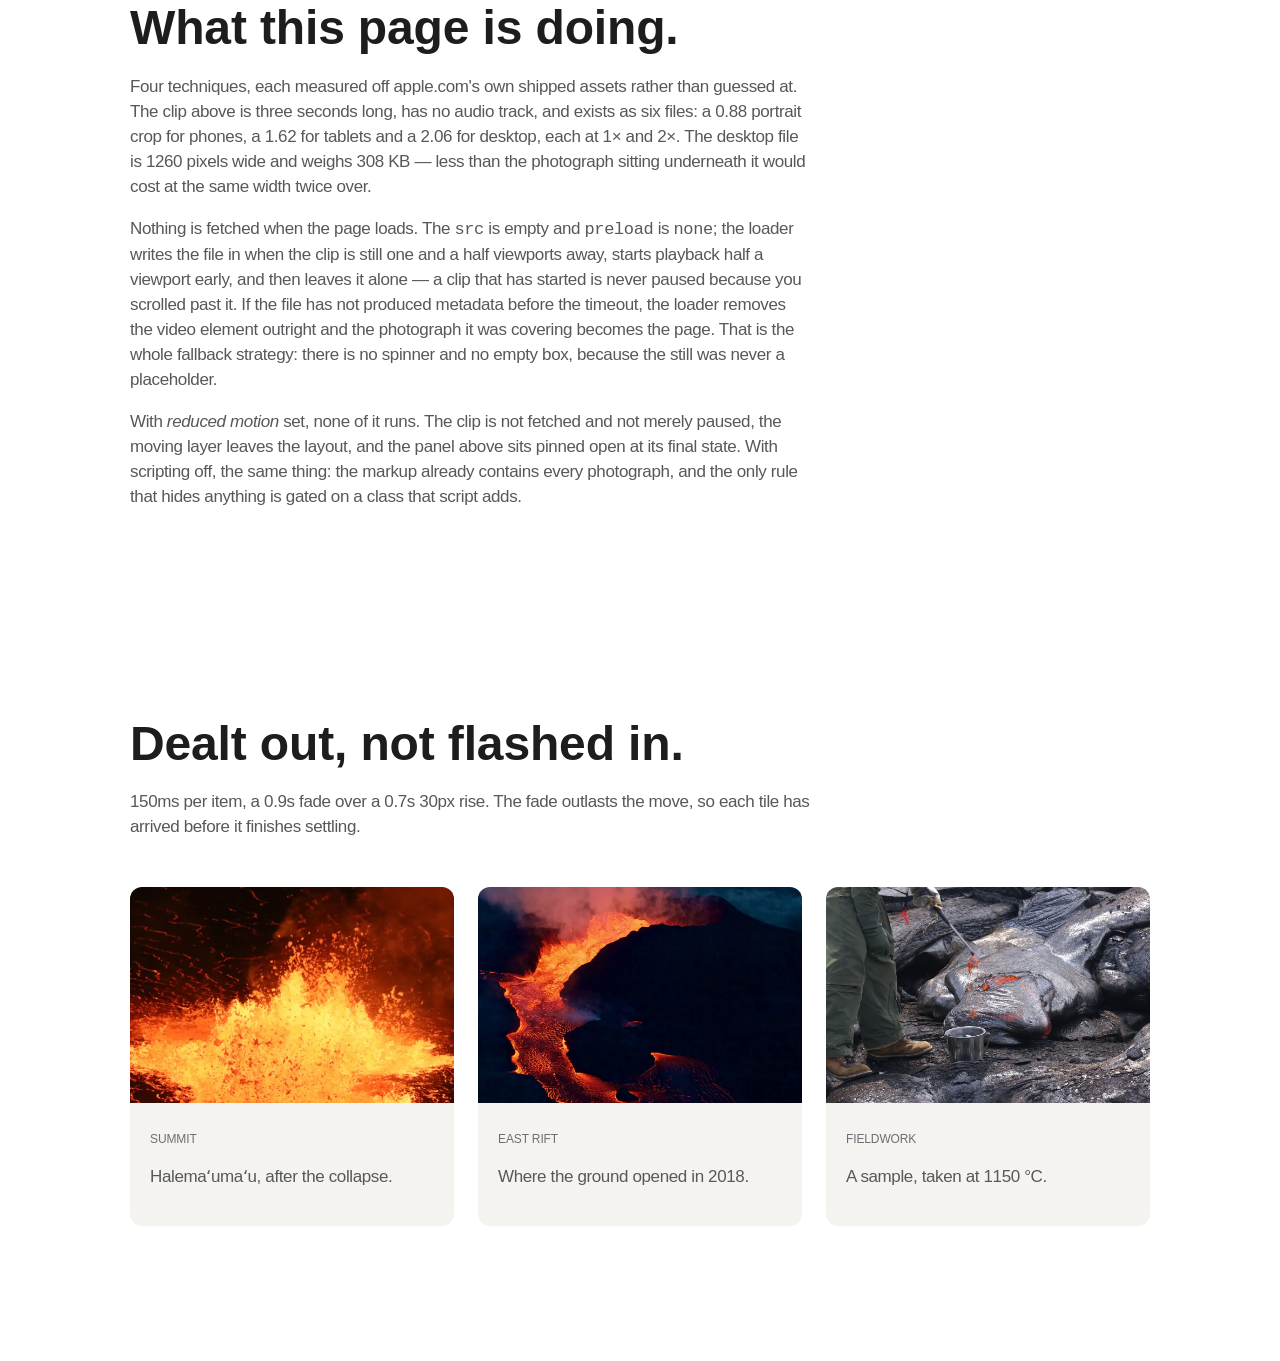
==== commit cac4463c: "feat: text on a picture is not text on a surface Found by looking at the example rather than by runn" ====
--- a/example/motion/index.html
+++ b/example/motion/index.html
@@ -61,9 +61,12 @@
 
 .hero{position:relative;color:#fff;background:#1a1512;overflow:hidden}
 .hero .video-element-stack{min-height:min(84vh,760px)}
-.hero .copy{position:absolute;inset:auto 0 0 0;padding:0 0 64px;
-  background:linear-gradient(transparent,rgba(0,0,0,.55))}
+/* the scrim has to reach the eyebrow, not just the headline: ink tokens are
+   for ink on a surface, and a photograph is not a surface */
+.hero .copy{position:absolute;inset:auto 0 0 0;padding:96px 0 64px;
+  background:linear-gradient(transparent,rgba(0,0,0,.25) 35%,rgba(0,0,0,.68))}
 .hero h1,.hero .intro{color:#fff}
+.hero .cap{color:rgba(255,255,255,.78)}
 
 /* reduced motion and no-JS: drop the moving layer, keep the photograph */
 html.no-js video.media,
@@ -276,25 +279,37 @@
   show(0);
 }
 
-// --- 3. the clip-path open, one scalar written once per frame
-const panels = [...document.querySelectorAll("[data-open-panel]")];
-if (panels.length && !reduced.matches) {
-  let queued = false;
-  const write = () => {
+// --- 3. the clip-path open: a scroll window between two anchor edges, the
+// fifteen-line version of what references/motion.md describes. One rAF per
+// frame, one custom property written, nothing else touched.
+const windows = [];
+const edge = (el, which) => {
+  const r = el.getBoundingClientRect();
+  return which === "t" ? r.top : which === "b" ? r.bottom : r.height;
+};
+const scrollWindow = (w) => windows.push(w);
+let queued = false;
+addEventListener("scroll", () => {
+  if (queued) return;
+  queued = true;
+  requestAnimationFrame(() => {
     queued = false;
-    for (const p of panels) {
-      const r = p.getBoundingClientRect();
-      // 0 while it is still a viewport away, 1 once its top reaches 40% up
-      const t = (innerHeight - r.top) / (innerHeight * 0.6);
-      p.style.setProperty("--open", Math.min(1, Math.max(0, t)).toFixed(3));
+    for (const w of windows) {
+      const a = edge(w.from[0], w.from[1]) + (w.from[2] ?? 0) * innerHeight;
+      const b = edge(w.to[0], w.to[1]) + (w.to[2] ?? 0) * innerHeight;
+      const p = (0 - a) / (b - a || 1);
+      w.target.style.setProperty(w.prop, Math.min(1, Math.max(0, p)).toFixed(3));
     }
-  };
-  addEventListener("scroll", () => {
-    if (queued) return;
-    queued = true;
-    requestAnimationFrame(write);
-  }, { passive: true });
-  write();
+  });
+}, { passive: true });
+
+// "open while the panel is arriving": from one viewport below its own top, to
+// 40% up the screen. Registered only when motion is welcome — with the
+// preference set the CSS pins --open at 1 and nothing runs.
+if (!reduced.matches) {
+  for (const panel of document.querySelectorAll("[data-open-panel]"))
+    scrollWindow({ target: panel, from: [panel, "t", -1], to: [panel, "t", -0.4], prop: "--open" });
+  dispatchEvent(new Event("scroll"));
 }
 
 // --- 4. reveal once, then stop watching
